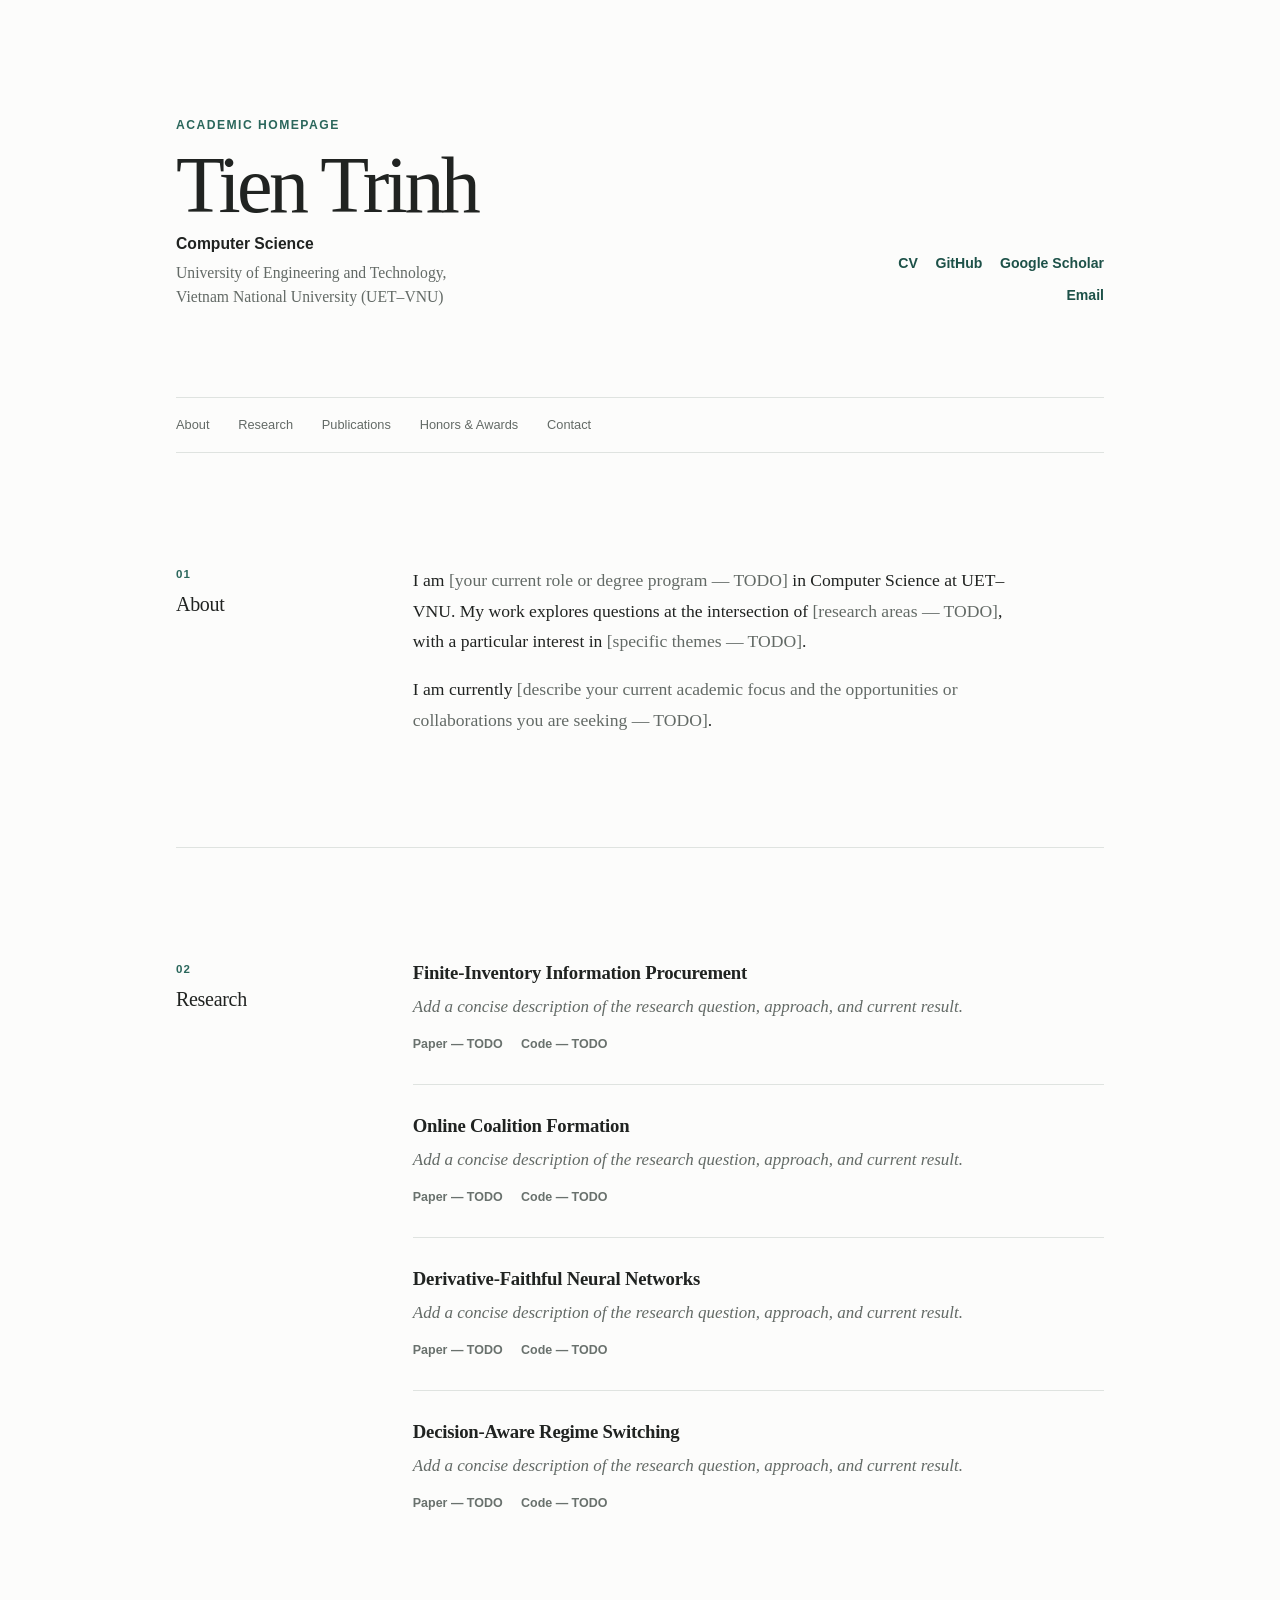
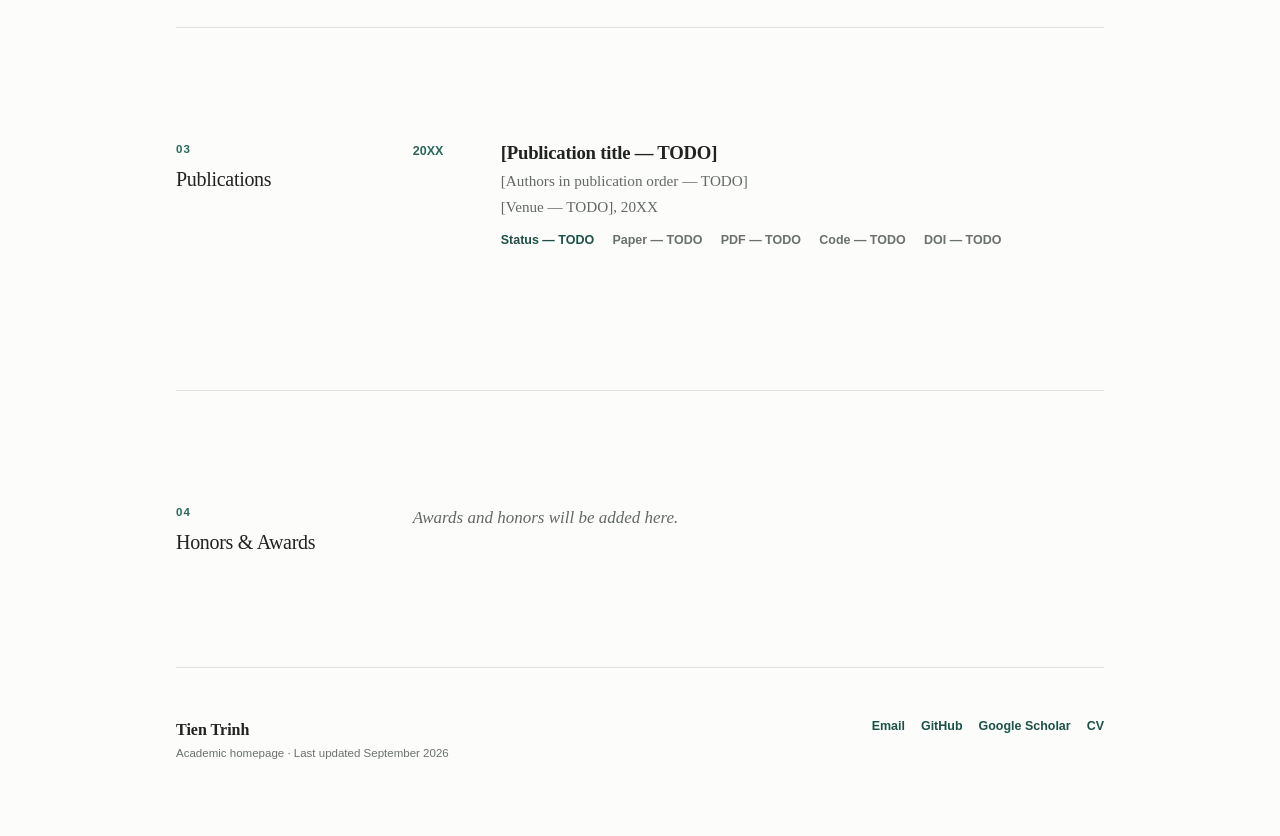
==== index.html @ 9ca46fbe "Create academic homepage" ====
<!doctype html>
<html lang="en">
  <head>
    <meta charset="utf-8">
    <meta name="viewport" content="width=device-width, initial-scale=1">

    <title>Tien Trinh — Computer Science at UET–VNU</title>
    <meta
      name="description"
      content="Academic homepage of Tien Trinh at UET–VNU, with research interests, publications, honors, and a curriculum vitae."
    >
    <meta name="author" content="Tien Trinh">
    <meta name="theme-color" content="#ffffff">

    <link rel="canonical" href="https://sieuanhta.github.io/">
    <link rel="icon" href="/assets/favicon.svg" type="image/svg+xml">
    <link rel="stylesheet" href="/styles.css">

    <meta property="og:type" content="website">
    <meta property="og:site_name" content="Tien Trinh">
    <meta property="og:title" content="Tien Trinh — Academic Homepage">
    <meta
      property="og:description"
      content="Research, publications, honors, and curriculum vitae of Tien Trinh."
    >
    <meta property="og:url" content="https://sieuanhta.github.io/">
  </head>
  <body>
    <a class="skip-link" href="#main-content">Skip to main content</a>

    <header class="site-header">
      <div class="container header-layout">
        <div class="identity">
          <p class="eyebrow">Academic homepage</p>
          <h1>Tien Trinh</h1>
          <p class="role">Computer Science</p>
          <p class="affiliation">
            University of Engineering and Technology,<br>
            Vietnam National University (UET–VNU)
          </p>
        </div>

        <nav class="profile-links" aria-label="Profile links">
          <a href="/cv.pdf">CV</a>
          <a href="https://github.com/sieuanhta">GitHub</a>
          <!-- TODO: Replace YOUR_PROFILE_ID with your Google Scholar profile ID. -->
          <a href="https://scholar.google.com/citations?user=YOUR_PROFILE_ID">Google Scholar</a>
          <!-- TODO: Replace the placeholder email address throughout this file. -->
          <a href="mailto:YOUR_EMAIL@example.com">Email</a>
        </nav>
      </div>

      <nav class="section-nav container" aria-label="Page sections">
        <a href="#about">About</a>
        <a href="#research">Research</a>
        <a href="#publications">Publications</a>
        <a href="#honors">Honors &amp; Awards</a>
        <a href="#contact">Contact</a>
      </nav>
    </header>

    <main id="main-content" class="container">
      <section id="about" class="section" aria-labelledby="about-heading">
        <div class="section-heading">
          <p class="section-number" aria-hidden="true">01</p>
          <h2 id="about-heading">About</h2>
        </div>
        <div class="section-content prose">
          <!-- TODO: Replace this placeholder with a short academic biography. -->
          <p>
            I am <span class="todo-text">[your current role or degree program — TODO]</span>
            in Computer Science at UET–VNU. My work explores
            questions at the intersection of <span class="todo-text">[research areas — TODO]</span>,
            with a particular interest in <span class="todo-text">[specific themes — TODO]</span>.
          </p>
          <!-- TODO: Add current goals, previous education, or advisor only if accurate. -->
          <p>
            I am currently <span class="todo-text">[describe your current academic focus and
            the opportunities or collaborations you are seeking — TODO]</span>.
          </p>
        </div>
      </section>

      <section id="research" class="section" aria-labelledby="research-heading">
        <div class="section-heading">
          <p class="section-number" aria-hidden="true">02</p>
          <h2 id="research-heading">Research</h2>
        </div>
        <div class="section-content research-list">
          <!--
            To add a project, copy one <article class="research-item"> block.
            Replace the TODO description and link placeholders with verified details.
          -->
          <article class="research-item">
            <h3>Finite-Inventory Information Procurement</h3>
            <!-- TODO: Add a 1–3 sentence project description. -->
            <p class="placeholder-copy">
              Add a concise description of the research question, approach, and current result.
            </p>
            <p class="item-links" aria-label="Project links">
              <!-- TODO: Replace these spans with links when URLs are available. -->
              <span>Paper — TODO</span>
              <span>Code — TODO</span>
            </p>
          </article>

          <article class="research-item">
            <h3>Online Coalition Formation</h3>
            <!-- TODO: Add a 1–3 sentence project description. -->
            <p class="placeholder-copy">
              Add a concise description of the research question, approach, and current result.
            </p>
            <p class="item-links" aria-label="Project links">
              <!-- TODO: Replace these spans with links when URLs are available. -->
              <span>Paper — TODO</span>
              <span>Code — TODO</span>
            </p>
          </article>

          <article class="research-item">
            <h3>Derivative-Faithful Neural Networks</h3>
            <!-- TODO: Add a 1–3 sentence project description. -->
            <p class="placeholder-copy">
              Add a concise description of the research question, approach, and current result.
            </p>
            <p class="item-links" aria-label="Project links">
              <!-- TODO: Replace these spans with links when URLs are available. -->
              <span>Paper — TODO</span>
              <span>Code — TODO</span>
            </p>
          </article>

          <article class="research-item">
            <h3>Decision-Aware Regime Switching</h3>
            <!-- TODO: Add a 1–3 sentence project description. -->
            <p class="placeholder-copy">
              Add a concise description of the research question, approach, and current result.
            </p>
            <p class="item-links" aria-label="Project links">
              <!-- TODO: Replace these spans with links when URLs are available. -->
              <span>Paper — TODO</span>
              <span>Code — TODO</span>
            </p>
          </article>
        </div>
      </section>

      <section id="publications" class="section" aria-labelledby="publications-heading">
        <div class="section-heading">
          <p class="section-number" aria-hidden="true">03</p>
          <h2 id="publications-heading">Publications</h2>
        </div>
        <div class="section-content publication-list">
          <!-- TODO: Replace 20XX and the placeholder below with verified publications. -->
          <section class="publication-year" aria-labelledby="year-placeholder">
            <h3 id="year-placeholder">20XX</h3>
            <article class="publication">
              <p class="publication-title">[Publication title — TODO]</p>
              <p class="publication-authors">[Authors in publication order — TODO]</p>
              <p class="publication-venue">[Venue — TODO], 20XX</p>
              <p class="publication-meta">
                <!-- Status options: Published, Accepted, Under Review, or Preprint. -->
                <span class="status">Status — TODO</span>
                <!--
                  TODO: Add links as applicable. Example:
                  <a href="PAPER_URL">Paper</a>
                  <a href="PDF_URL">PDF</a>
                  <a href="CODE_URL">Code</a>
                  <a href="DOI_URL">DOI</a>
                -->
                <span>Paper — TODO</span>
                <span>PDF — TODO</span>
                <span>Code — TODO</span>
                <span>DOI — TODO</span>
              </p>
            </article>
          </section>
        </div>
      </section>

      <section id="honors" class="section" aria-labelledby="honors-heading">
        <div class="section-heading">
          <p class="section-number" aria-hidden="true">04</p>
          <h2 id="honors-heading">Honors &amp; Awards</h2>
        </div>
        <div class="section-content">
          <!-- TODO: Add only verified honors in the format: Award — Organization/Event — Year. -->
          <!--
            Example structure:
            <ul class="award-list">
              <li><span class="award-name">AWARD</span> — ORGANIZATION/EVENT — YEAR</li>
            </ul>
          -->
          <p class="empty-state">Awards and honors will be added here.</p>
        </div>
      </section>
    </main>

    <footer id="contact" class="site-footer">
      <div class="container footer-layout">
        <div>
          <p class="footer-name">Tien Trinh</p>
          <p class="footer-note">Academic homepage · Last updated September 2026</p>
        </div>
        <nav class="footer-links" aria-label="Contact links">
          <!-- TODO: Replace the email and Google Scholar placeholders. -->
          <a href="mailto:YOUR_EMAIL@example.com">Email</a>
          <a href="https://github.com/sieuanhta">GitHub</a>
          <a href="https://scholar.google.com/citations?user=YOUR_PROFILE_ID">Google Scholar</a>
          <a href="/cv.pdf">CV</a>
        </nav>
      </div>
    </footer>
  </body>
</html>
---- styles.css ----
:root {
  --background: #fcfcfb;
  --surface: #ffffff;
  --text: #202321;
  --muted: #636a66;
  --subtle: #69716d;
  --accent: #2b675c;
  --accent-dark: #1d5148;
  --border: #dfe3e0;
  --serif: Georgia, "Times New Roman", Times, serif;
  --sans: Inter, ui-sans-serif, -apple-system, BlinkMacSystemFont, "Segoe UI", sans-serif;
  --content-width: 58rem;
}

*,
*::before,
*::after {
  box-sizing: border-box;
}

html {
  scroll-behavior: smooth;
}

body {
  margin: 0;
  background: var(--background);
  color: var(--text);
  font-family: var(--serif);
  font-size: 1.0625rem;
  line-height: 1.72;
  text-rendering: optimizeLegibility;
}

a {
  color: var(--accent-dark);
  text-decoration-color: #7fa69e;
  text-decoration-thickness: 0.08em;
  text-underline-offset: 0.18em;
}

a:hover {
  color: var(--accent);
  text-decoration-color: currentColor;
}

a:focus-visible {
  border-radius: 0.15rem;
  outline: 3px solid rgba(43, 103, 92, 0.35);
  outline-offset: 4px;
}

.container {
  width: min(calc(100% - 3rem), var(--content-width));
  margin-inline: auto;
}

.skip-link {
  position: fixed;
  z-index: 10;
  top: 0.75rem;
  left: 0.75rem;
  padding: 0.55rem 0.85rem;
  transform: translateY(-200%);
  background: var(--text);
  color: #ffffff;
  font-family: var(--sans);
  font-size: 0.85rem;
}

.skip-link:focus {
  transform: translateY(0);
}

.site-header {
  padding-top: clamp(3.5rem, 9vw, 7.5rem);
}

.header-layout {
  display: grid;
  grid-template-columns: minmax(0, 1fr) auto;
  gap: 3rem;
  align-items: end;
}

.eyebrow,
.section-number,
.role,
.profile-links,
.section-nav,
.item-links,
.publication-meta,
.footer-links,
.footer-note {
  font-family: var(--sans);
}

.eyebrow {
  margin: 0 0 0.6rem;
  color: var(--accent);
  font-size: 0.76rem;
  font-weight: 700;
  letter-spacing: 0.12em;
  text-transform: uppercase;
}

h1,
h2,
h3,
p {
  margin-top: 0;
}

h1 {
  max-width: 14ch;
  margin-bottom: 0.45rem;
  font-size: clamp(2.8rem, 7vw, 5rem);
  font-weight: 500;
  letter-spacing: -0.045em;
  line-height: 0.98;
}

.role {
  margin-bottom: 0.15rem;
  color: var(--text);
  font-size: 0.98rem;
  font-weight: 650;
}

.affiliation {
  margin-bottom: 0;
  color: var(--muted);
  font-size: 0.98rem;
  line-height: 1.55;
}

.profile-links {
  display: flex;
  max-width: 13rem;
  flex-wrap: wrap;
  justify-content: flex-end;
  gap: 0.45rem 1.1rem;
  padding-bottom: 0.15rem;
  font-size: 0.88rem;
  font-weight: 600;
}

.profile-links a,
.section-nav a,
.footer-links a {
  text-decoration: none;
}

.section-nav {
  display: flex;
  gap: 0.9rem 1.8rem;
  margin-top: clamp(3rem, 7vw, 5.5rem);
  padding-block: 1rem;
  overflow-x: auto;
  border-block: 1px solid var(--border);
  font-size: 0.8rem;
  white-space: nowrap;
}

.section-nav a {
  color: var(--muted);
}

.section-nav a:hover {
  color: var(--accent-dark);
}

.section {
  display: grid;
  grid-template-columns: 10rem minmax(0, 1fr);
  gap: clamp(2rem, 6vw, 5rem);
  padding-block: clamp(4.5rem, 9vw, 7rem);
  border-bottom: 1px solid var(--border);
  scroll-margin-top: 1rem;
}

.section-heading {
  align-self: start;
}

.section-number {
  margin-bottom: 0.45rem;
  color: var(--accent);
  font-size: 0.72rem;
  font-weight: 700;
  letter-spacing: 0.1em;
}

h2 {
  margin-bottom: 0;
  font-size: 1.25rem;
  font-weight: 500;
  letter-spacing: -0.015em;
  line-height: 1.25;
}

.section-content > :last-child,
.prose > :last-child,
.research-item > :last-child,
.publication > :last-child {
  margin-bottom: 0;
}

.prose {
  max-width: 39rem;
  font-size: 1.1rem;
}

.prose p {
  margin-bottom: 1.15rem;
}

.todo-text,
.placeholder-copy,
.empty-state {
  color: var(--muted);
}

.research-list {
  display: grid;
  gap: 0;
}

.research-item {
  padding-block: 1.75rem;
  border-top: 1px solid var(--border);
}

.research-item:first-child {
  padding-top: 0;
  border-top: 0;
}

.research-item:last-child {
  padding-bottom: 0;
}

.research-item h3,
.publication-title {
  margin-bottom: 0.45rem;
  font-size: 1.17rem;
  font-weight: 600;
  letter-spacing: -0.012em;
  line-height: 1.35;
}

.research-item > p:not(.item-links) {
  margin-bottom: 0.8rem;
}

.placeholder-copy {
  font-style: italic;
}

.item-links,
.publication-meta {
  display: flex;
  flex-wrap: wrap;
  gap: 0.4rem 1.15rem;
  color: var(--subtle);
  font-size: 0.78rem;
  font-weight: 600;
}

.publication-year {
  display: grid;
  grid-template-columns: 4rem minmax(0, 1fr);
  gap: 1.5rem;
}

.publication-year > h3 {
  margin: 0.1rem 0 0;
  color: var(--accent);
  font-family: var(--sans);
  font-size: 0.78rem;
  font-weight: 700;
}

.publication {
  padding-bottom: 1.6rem;
}

.publication-title {
  margin-bottom: 0.25rem;
}

.publication-authors,
.publication-venue {
  margin-bottom: 0.15rem;
  color: var(--muted);
  font-size: 0.95rem;
  line-height: 1.55;
}

.publication-meta {
  margin-top: 0.75rem;
}

.status {
  color: var(--accent-dark);
}

.empty-state {
  margin-bottom: 0;
  font-style: italic;
}

.award-list {
  margin: 0;
  padding: 0;
  list-style: none;
}

.award-list li + li {
  margin-top: 0.55rem;
}

.award-name {
  font-weight: 600;
}

.site-footer {
  padding-block: 3rem 4.5rem;
}

.footer-layout {
  display: flex;
  justify-content: space-between;
  gap: 2rem;
  align-items: start;
}

.footer-name {
  margin-bottom: 0.05rem;
  font-size: 1rem;
  font-weight: 600;
}

.footer-note {
  margin-bottom: 0;
  color: var(--subtle);
  font-size: 0.72rem;
}

.footer-links {
  display: flex;
  flex-wrap: wrap;
  justify-content: flex-end;
  gap: 0.45rem 1rem;
  font-size: 0.78rem;
  font-weight: 600;
}

@media (max-width: 42rem) {
  body {
    font-size: 1rem;
  }

  .container {
    width: min(calc(100% - 2rem), var(--content-width));
  }

  .header-layout {
    grid-template-columns: 1fr;
    gap: 2rem;
  }

  .profile-links {
    max-width: none;
    justify-content: flex-start;
  }

  .section-nav {
    flex-wrap: wrap;
    margin-top: 2.75rem;
    white-space: normal;
  }

  .section {
    grid-template-columns: 1fr;
    gap: 2rem;
    padding-block: 4rem;
  }

  .section-heading {
    display: flex;
    gap: 0.8rem;
    align-items: baseline;
  }

  .section-number {
    margin-bottom: 0;
  }

  .footer-layout {
    flex-direction: column;
  }

  .footer-links {
    justify-content: flex-start;
  }
}

@media (max-width: 28rem) {
  h1 {
    font-size: 2.75rem;
  }

  .publication-year {
    grid-template-columns: 1fr;
    gap: 0.55rem;
  }
}

@media (prefers-reduced-motion: reduce) {
  html {
    scroll-behavior: auto;
  }
}

@media print {
  :root {
    --background: #ffffff;
  }

  body {
    font-size: 10.5pt;
  }

  .site-header {
    padding-top: 1cm;
  }

  .section-nav,
  .skip-link {
    display: none;
  }

  .section {
    break-inside: avoid;
    padding-block: 1cm;
  }

  a {
    color: inherit;
  }
}
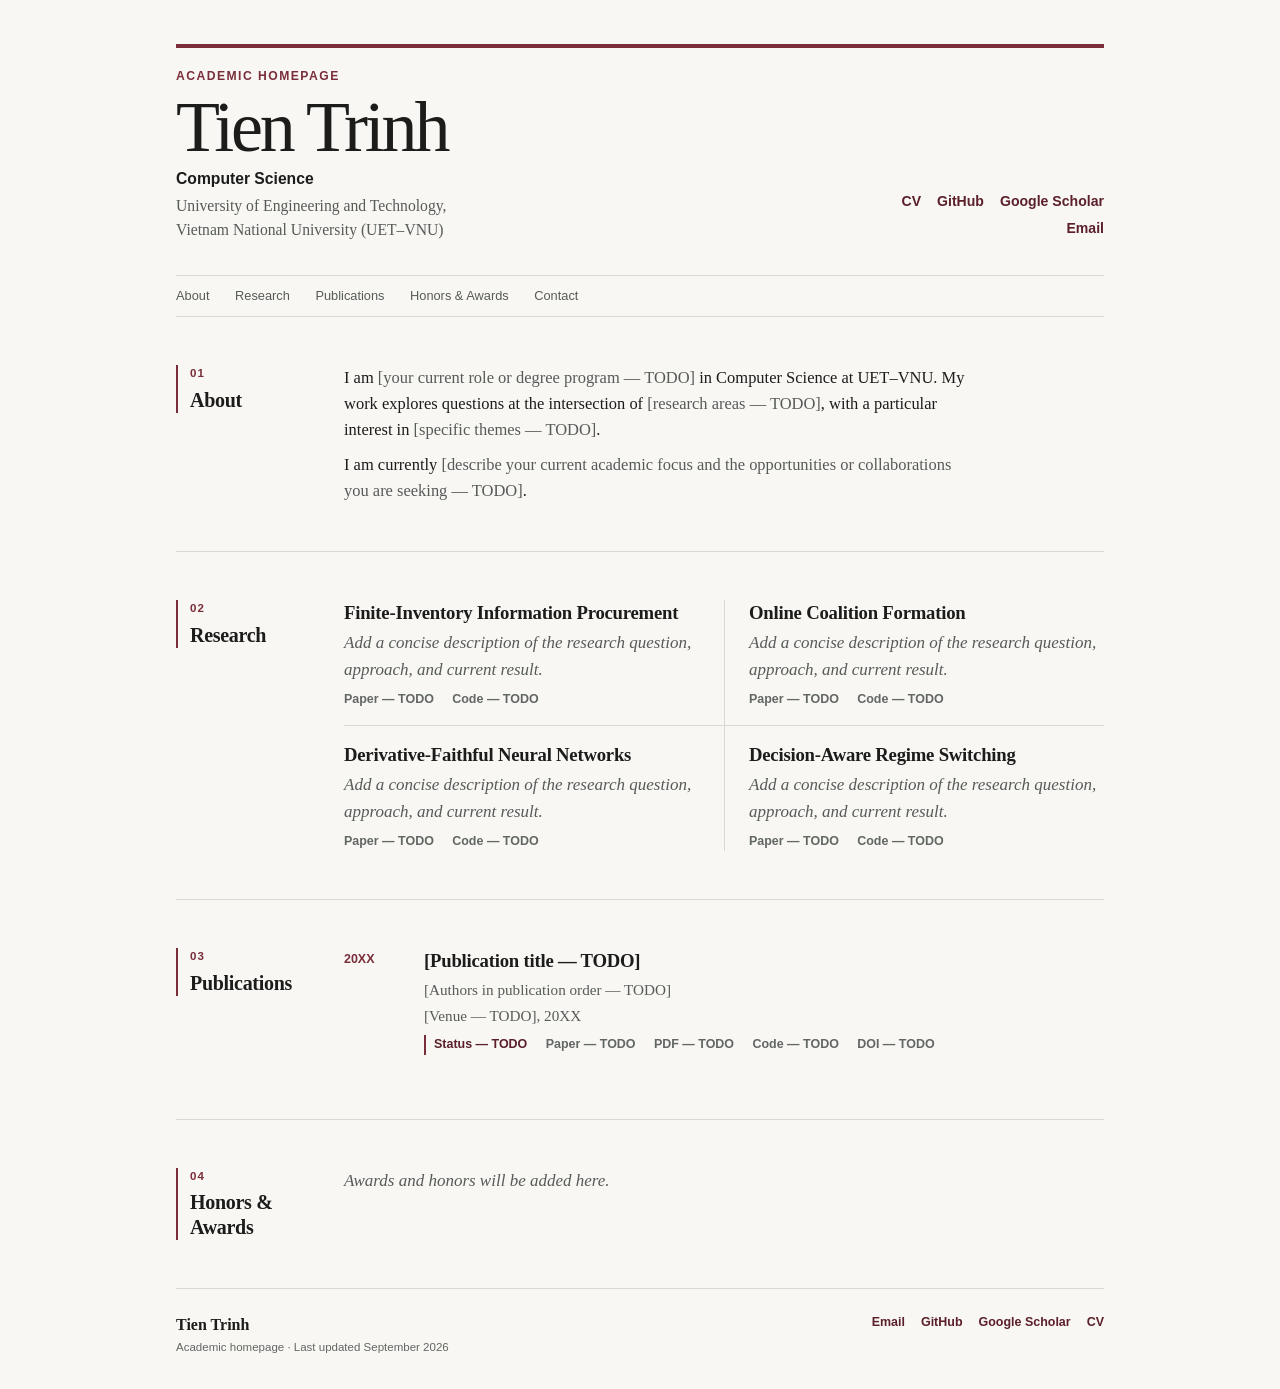
==== commit aeed9ba9: "Strengthen and tighten academic styling" ====
--- a/index.html
+++ b/index.html
@@ -10,7 +10,7 @@
       content="Academic homepage of Tien Trinh at UET–VNU, with research interests, publications, honors, and a curriculum vitae."
     >
     <meta name="author" content="Tien Trinh">
-    <meta name="theme-color" content="#ffffff">
+    <meta name="theme-color" content="#f8f7f4">
 
     <link rel="canonical" href="https://sieuanhta.github.io/">
     <link rel="icon" href="/assets/favicon.svg" type="image/svg+xml">
--- a/styles.css
+++ b/styles.css
@@ -1,12 +1,12 @@
 :root {
-  --background: #fcfcfb;
+  --background: #f8f7f4;
   --surface: #ffffff;
-  --text: #202321;
-  --muted: #636a66;
-  --subtle: #69716d;
-  --accent: #2b675c;
-  --accent-dark: #1d5148;
-  --border: #dfe3e0;
+  --text: #1c1d1b;
+  --muted: #575b58;
+  --subtle: #626763;
+  --accent: #7a2e3a;
+  --accent-dark: #5b2029;
+  --border: #d9d8d3;
   --serif: Georgia, "Times New Roman", Times, serif;
   --sans: Inter, ui-sans-serif, -apple-system, BlinkMacSystemFont, "Segoe UI", sans-serif;
   --content-width: 58rem;
@@ -28,13 +28,13 @@
   color: var(--text);
   font-family: var(--serif);
   font-size: 1.0625rem;
-  line-height: 1.72;
+  line-height: 1.56;
   text-rendering: optimizeLegibility;
 }
 
 a {
   color: var(--accent-dark);
-  text-decoration-color: #7fa69e;
+  text-decoration-color: #b98f96;
   text-decoration-thickness: 0.08em;
   text-underline-offset: 0.18em;
 }
@@ -46,7 +46,7 @@
 
 a:focus-visible {
   border-radius: 0.15rem;
-  outline: 3px solid rgba(43, 103, 92, 0.35);
+  outline: 3px solid rgba(122, 46, 58, 0.32);
   outline-offset: 4px;
 }
 
@@ -73,14 +73,16 @@
 }
 
 .site-header {
-  padding-top: clamp(3.5rem, 9vw, 7.5rem);
+  padding-top: clamp(1.5rem, 4vw, 2.75rem);
 }
 
 .header-layout {
   display: grid;
   grid-template-columns: minmax(0, 1fr) auto;
-  gap: 3rem;
+  gap: 1.5rem;
   align-items: end;
+  padding-top: 1.2rem;
+  border-top: 0.25rem solid var(--accent);
 }
 
 .eyebrow,
@@ -96,7 +98,7 @@
 }
 
 .eyebrow {
-  margin: 0 0 0.6rem;
+  margin: 0 0 0.35rem;
   color: var(--accent);
   font-size: 0.76rem;
   font-weight: 700;
@@ -113,8 +115,8 @@
 
 h1 {
   max-width: 14ch;
-  margin-bottom: 0.45rem;
-  font-size: clamp(2.8rem, 7vw, 5rem);
+  margin-bottom: 0.3rem;
+  font-size: clamp(2.75rem, 6vw, 4.5rem);
   font-weight: 500;
   letter-spacing: -0.045em;
   line-height: 0.98;
@@ -139,7 +141,7 @@
   max-width: 13rem;
   flex-wrap: wrap;
   justify-content: flex-end;
-  gap: 0.45rem 1.1rem;
+  gap: 0.35rem 1rem;
   padding-bottom: 0.15rem;
   font-size: 0.88rem;
   font-weight: 600;
@@ -153,9 +155,9 @@
 
 .section-nav {
   display: flex;
-  gap: 0.9rem 1.8rem;
-  margin-top: clamp(3rem, 7vw, 5.5rem);
-  padding-block: 1rem;
+  gap: 0.75rem 1.6rem;
+  margin-top: clamp(1.35rem, 3vw, 2rem);
+  padding-block: 0.65rem;
   overflow-x: auto;
   border-block: 1px solid var(--border);
   font-size: 0.8rem;
@@ -172,19 +174,21 @@
 
 .section {
   display: grid;
-  grid-template-columns: 10rem minmax(0, 1fr);
-  gap: clamp(2rem, 6vw, 5rem);
-  padding-block: clamp(4.5rem, 9vw, 7rem);
+  grid-template-columns: 7.5rem minmax(0, 1fr);
+  gap: clamp(1.75rem, 4vw, 3rem);
+  padding-block: clamp(2.15rem, 4vw, 3rem);
   border-bottom: 1px solid var(--border);
   scroll-margin-top: 1rem;
 }
 
 .section-heading {
   align-self: start;
+  padding-left: 0.75rem;
+  border-left: 0.15rem solid var(--accent);
 }
 
 .section-number {
-  margin-bottom: 0.45rem;
+  margin-bottom: 0.3rem;
   color: var(--accent);
   font-size: 0.72rem;
   font-weight: 700;
@@ -194,7 +198,7 @@
 h2 {
   margin-bottom: 0;
   font-size: 1.25rem;
-  font-weight: 500;
+  font-weight: 600;
   letter-spacing: -0.015em;
   line-height: 1.25;
 }
@@ -208,11 +212,11 @@
 
 .prose {
   max-width: 39rem;
-  font-size: 1.1rem;
+  font-size: 1.03rem;
 }
 
 .prose p {
-  margin-bottom: 1.15rem;
+  margin-bottom: 0.6rem;
 }
 
 .todo-text,
@@ -223,26 +227,36 @@
 
 .research-list {
   display: grid;
+  grid-template-columns: repeat(2, minmax(0, 1fr));
   gap: 0;
 }
 
 .research-item {
-  padding-block: 1.75rem;
+  padding-block: 1rem;
   border-top: 1px solid var(--border);
 }
 
-.research-item:first-child {
+.research-item:nth-child(odd) {
+  padding-right: 1.5rem;
+}
+
+.research-item:nth-child(even) {
+  padding-left: 1.5rem;
+  border-left: 1px solid var(--border);
+}
+
+.research-item:nth-child(-n + 2) {
   padding-top: 0;
   border-top: 0;
 }
 
-.research-item:last-child {
+.research-item:nth-last-child(-n + 2) {
   padding-bottom: 0;
 }
 
 .research-item h3,
 .publication-title {
-  margin-bottom: 0.45rem;
+  margin-bottom: 0.3rem;
   font-size: 1.17rem;
   font-weight: 600;
   letter-spacing: -0.012em;
@@ -250,7 +264,7 @@
 }
 
 .research-item > p:not(.item-links) {
-  margin-bottom: 0.8rem;
+  margin-bottom: 0.4rem;
 }
 
 .placeholder-copy {
@@ -270,7 +284,7 @@
 .publication-year {
   display: grid;
   grid-template-columns: 4rem minmax(0, 1fr);
-  gap: 1.5rem;
+  gap: 1rem;
 }
 
 .publication-year > h3 {
@@ -282,7 +296,7 @@
 }
 
 .publication {
-  padding-bottom: 1.6rem;
+  padding-bottom: 1rem;
 }
 
 .publication-title {
@@ -298,11 +312,13 @@
 }
 
 .publication-meta {
-  margin-top: 0.75rem;
+  margin-top: 0.5rem;
 }
 
 .status {
   color: var(--accent-dark);
+  padding-left: 0.5rem;
+  border-left: 0.15rem solid var(--accent);
 }
 
 .empty-state {
@@ -325,7 +341,7 @@
 }
 
 .site-footer {
-  padding-block: 3rem 4.5rem;
+  padding-block: 1.5rem 2rem;
 }
 
 .footer-layout {
@@ -367,7 +383,7 @@
 
   .header-layout {
     grid-template-columns: 1fr;
-    gap: 2rem;
+    gap: 1.25rem;
   }
 
   .profile-links {
@@ -377,14 +393,14 @@
 
   .section-nav {
     flex-wrap: wrap;
-    margin-top: 2.75rem;
+    margin-top: 1.4rem;
     white-space: normal;
   }
 
   .section {
     grid-template-columns: 1fr;
-    gap: 2rem;
-    padding-block: 4rem;
+    gap: 0.9rem;
+    padding-block: 2rem;
   }
 
   .section-heading {
@@ -397,8 +413,25 @@
     margin-bottom: 0;
   }
 
+  .research-list {
+    grid-template-columns: 1fr;
+  }
+
+  .research-item:nth-child(odd),
+  .research-item:nth-child(even) {
+    padding-right: 0;
+    padding-left: 0;
+    border-left: 0;
+  }
+
+  .research-item:nth-child(2) {
+    padding-top: 1rem;
+    border-top: 1px solid var(--border);
+  }
+
   .footer-layout {
     flex-direction: column;
+    gap: 1.25rem;
   }
 
   .footer-links {
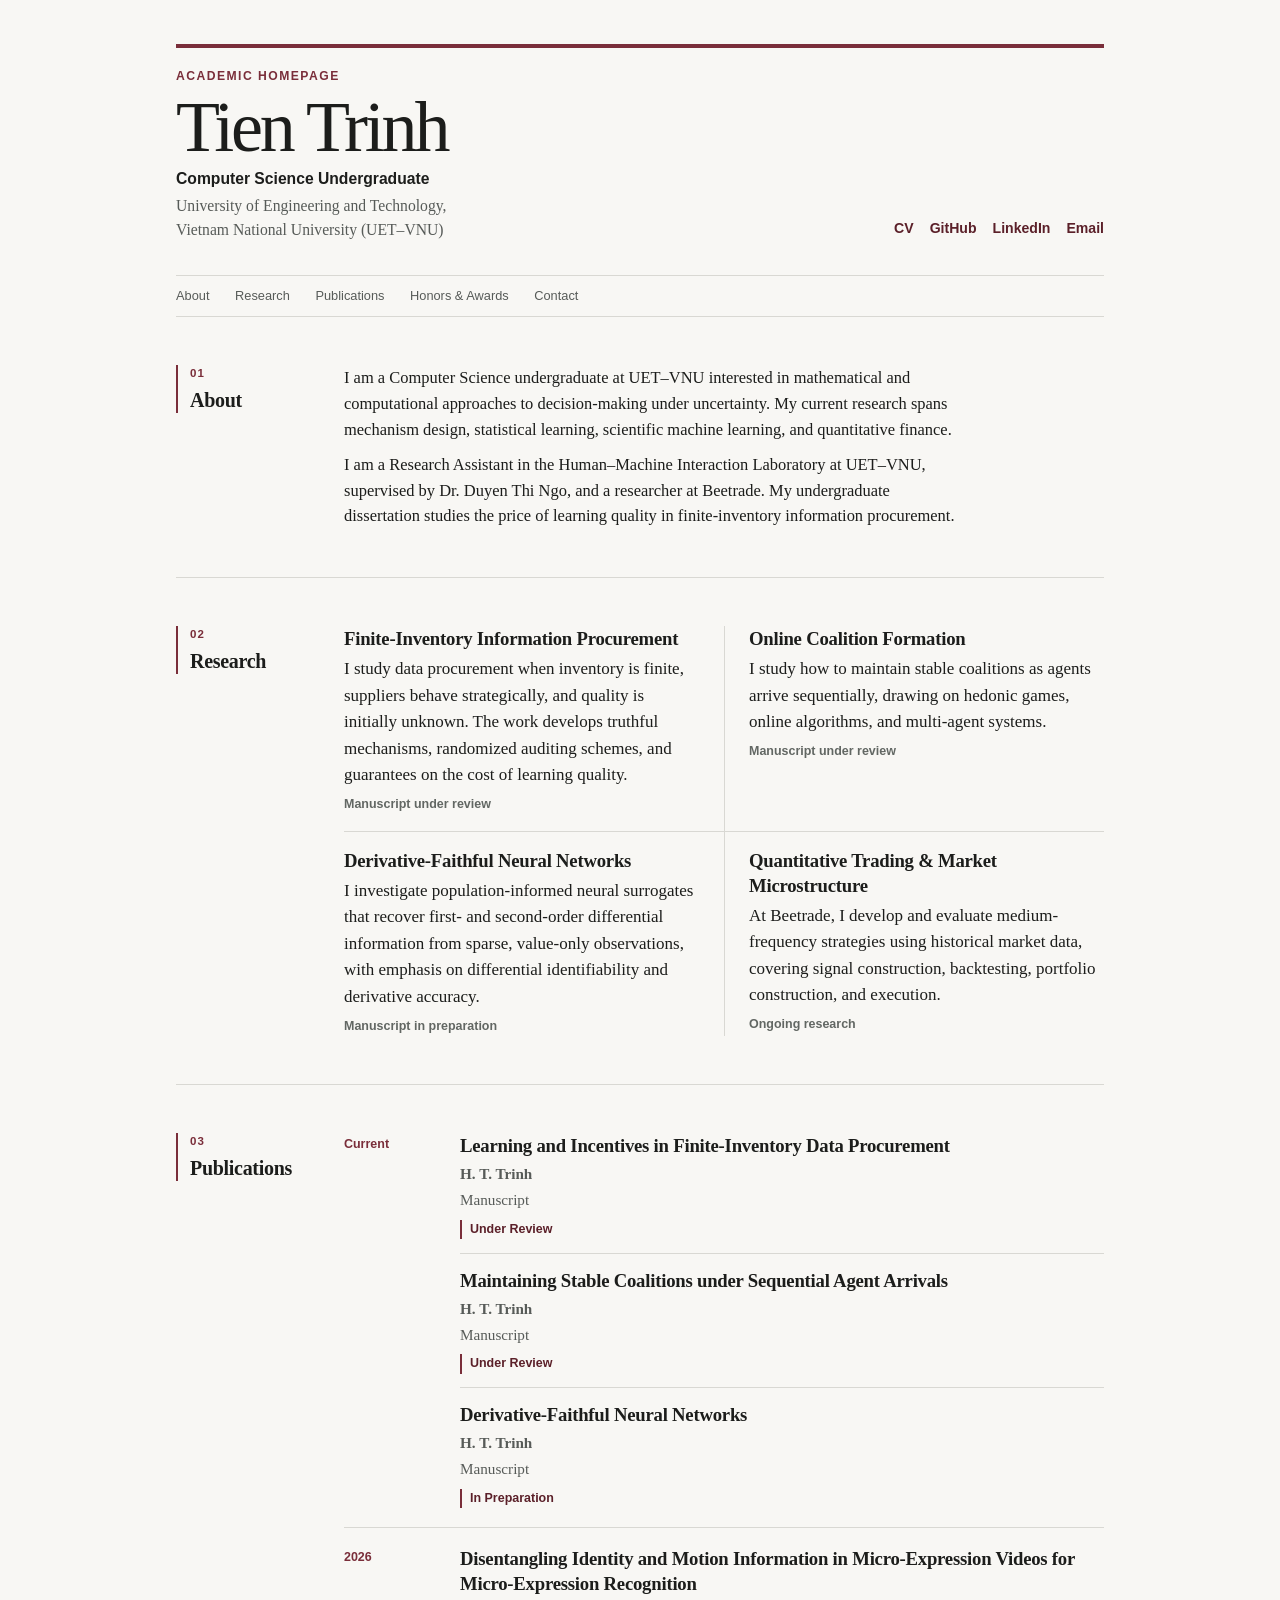
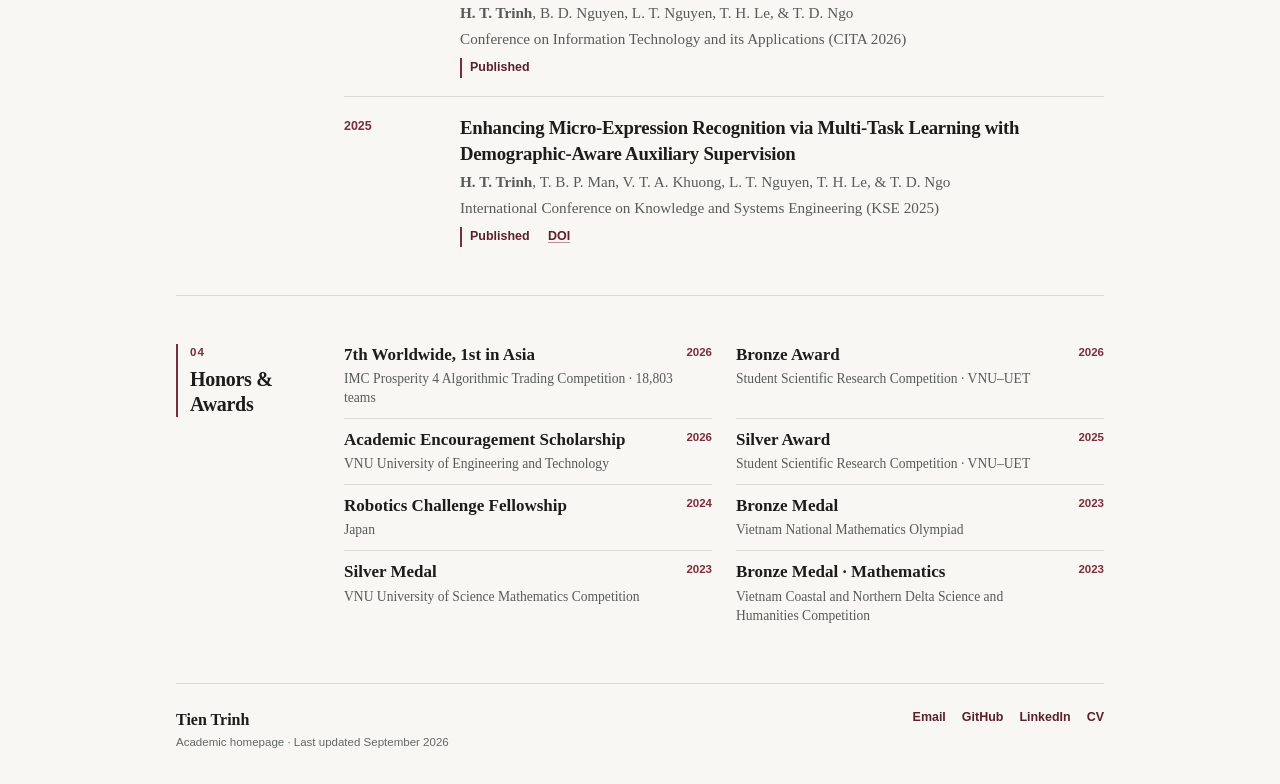
==== commit aec04731: "Update homepage from current CV" ====
--- a/index.html
+++ b/index.html
@@ -4,10 +4,10 @@
     <meta charset="utf-8">
     <meta name="viewport" content="width=device-width, initial-scale=1">
 
-    <title>Tien Trinh — Computer Science at UET–VNU</title>
+    <title>Tien Trinh — Computer Science Undergraduate at UET–VNU</title>
     <meta
       name="description"
-      content="Academic homepage of Tien Trinh at UET–VNU, with research interests, publications, honors, and a curriculum vitae."
+      content="Academic homepage of Tien Trinh, a Computer Science undergraduate at UET–VNU working across mechanism design, statistical learning, scientific machine learning, and quantitative finance."
     >
     <meta name="author" content="Tien Trinh">
     <meta name="theme-color" content="#f8f7f4">
@@ -21,7 +21,7 @@
     <meta property="og:title" content="Tien Trinh — Academic Homepage">
     <meta
       property="og:description"
-      content="Research, publications, honors, and curriculum vitae of Tien Trinh."
+      content="Research, publications, honors, and curriculum vitae of Tien Trinh, a Computer Science undergraduate at UET–VNU."
     >
     <meta property="og:url" content="https://sieuanhta.github.io/">
   </head>
@@ -33,7 +33,7 @@
         <div class="identity">
           <p class="eyebrow">Academic homepage</p>
           <h1>Tien Trinh</h1>
-          <p class="role">Computer Science</p>
+          <p class="role">Computer Science Undergraduate</p>
           <p class="affiliation">
             University of Engineering and Technology,<br>
             Vietnam National University (UET–VNU)
@@ -43,10 +43,9 @@
         <nav class="profile-links" aria-label="Profile links">
           <a href="/cv.pdf">CV</a>
           <a href="https://github.com/sieuanhta">GitHub</a>
-          <!-- TODO: Replace YOUR_PROFILE_ID with your Google Scholar profile ID. -->
-          <a href="https://scholar.google.com/citations?user=YOUR_PROFILE_ID">Google Scholar</a>
-          <!-- TODO: Replace the placeholder email address throughout this file. -->
-          <a href="mailto:YOUR_EMAIL@example.com">Email</a>
+          <a href="https://www.linkedin.com/in/tien-trinh">LinkedIn</a>
+          <a href="mailto:trinhhaitienemail@gmail.com">Email</a>
+          <!-- TODO: Add a Google Scholar link when a verified profile URL is available. -->
         </nav>
       </div>
 
@@ -66,17 +65,17 @@
           <h2 id="about-heading">About</h2>
         </div>
         <div class="section-content prose">
-          <!-- TODO: Replace this placeholder with a short academic biography. -->
           <p>
-            I am <span class="todo-text">[your current role or degree program — TODO]</span>
-            in Computer Science at UET–VNU. My work explores
-            questions at the intersection of <span class="todo-text">[research areas — TODO]</span>,
-            with a particular interest in <span class="todo-text">[specific themes — TODO]</span>.
+            I am a Computer Science undergraduate at UET–VNU interested in mathematical and
+            computational approaches to decision-making under uncertainty. My current research
+            spans mechanism design, statistical learning, scientific machine learning, and
+            quantitative finance.
           </p>
-          <!-- TODO: Add current goals, previous education, or advisor only if accurate. -->
           <p>
-            I am currently <span class="todo-text">[describe your current academic focus and
-            the opportunities or collaborations you are seeking — TODO]</span>.
+            I am a Research Assistant in the Human–Machine Interaction Laboratory at UET–VNU,
+            supervised by Dr. Duyen Thi Ngo, and a researcher at Beetrade. My undergraduate
+            dissertation studies the price of learning quality in finite-inventory information
+            procurement.
           </p>
         </div>
       </section>
@@ -87,59 +86,50 @@
           <h2 id="research-heading">Research</h2>
         </div>
         <div class="section-content research-list">
-          <!--
-            To add a project, copy one <article class="research-item"> block.
-            Replace the TODO description and link placeholders with verified details.
-          -->
           <article class="research-item">
             <h3>Finite-Inventory Information Procurement</h3>
-            <!-- TODO: Add a 1–3 sentence project description. -->
-            <p class="placeholder-copy">
-              Add a concise description of the research question, approach, and current result.
-            </p>
-            <p class="item-links" aria-label="Project links">
-              <!-- TODO: Replace these spans with links when URLs are available. -->
-              <span>Paper — TODO</span>
-              <span>Code — TODO</span>
+            <p>
+              I study data procurement when inventory is finite, suppliers behave strategically,
+              and quality is initially unknown. The work develops truthful mechanisms,
+              randomized auditing schemes, and guarantees on the cost of learning quality.
+            </p>
+            <p class="item-links" aria-label="Project links">
+              <span>Manuscript under review</span>
             </p>
           </article>
 
           <article class="research-item">
             <h3>Online Coalition Formation</h3>
-            <!-- TODO: Add a 1–3 sentence project description. -->
-            <p class="placeholder-copy">
-              Add a concise description of the research question, approach, and current result.
-            </p>
-            <p class="item-links" aria-label="Project links">
-              <!-- TODO: Replace these spans with links when URLs are available. -->
-              <span>Paper — TODO</span>
-              <span>Code — TODO</span>
+            <p>
+              I study how to maintain stable coalitions as agents arrive sequentially, drawing
+              on hedonic games, online algorithms, and multi-agent systems.
+            </p>
+            <p class="item-links" aria-label="Project links">
+              <span>Manuscript under review</span>
             </p>
           </article>
 
           <article class="research-item">
             <h3>Derivative-Faithful Neural Networks</h3>
-            <!-- TODO: Add a 1–3 sentence project description. -->
-            <p class="placeholder-copy">
-              Add a concise description of the research question, approach, and current result.
-            </p>
-            <p class="item-links" aria-label="Project links">
-              <!-- TODO: Replace these spans with links when URLs are available. -->
-              <span>Paper — TODO</span>
-              <span>Code — TODO</span>
-            </p>
-          </article>
-
-          <article class="research-item">
-            <h3>Decision-Aware Regime Switching</h3>
-            <!-- TODO: Add a 1–3 sentence project description. -->
-            <p class="placeholder-copy">
-              Add a concise description of the research question, approach, and current result.
-            </p>
-            <p class="item-links" aria-label="Project links">
-              <!-- TODO: Replace these spans with links when URLs are available. -->
-              <span>Paper — TODO</span>
-              <span>Code — TODO</span>
+            <p>
+              I investigate population-informed neural surrogates that recover first- and
+              second-order differential information from sparse, value-only observations, with
+              emphasis on differential identifiability and derivative accuracy.
+            </p>
+            <p class="item-links" aria-label="Project links">
+              <span>Manuscript in preparation</span>
+            </p>
+          </article>
+
+          <article class="research-item">
+            <h3>Quantitative Trading &amp; Market Microstructure</h3>
+            <p>
+              At Beetrade, I develop and evaluate medium-frequency strategies using historical
+              market data, covering signal construction, backtesting, portfolio construction,
+              and execution.
+            </p>
+            <p class="item-links" aria-label="Project links">
+              <span>Ongoing research</span>
             </p>
           </article>
         </div>
@@ -151,29 +141,79 @@
           <h2 id="publications-heading">Publications</h2>
         </div>
         <div class="section-content publication-list">
-          <!-- TODO: Replace 20XX and the placeholder below with verified publications. -->
-          <section class="publication-year" aria-labelledby="year-placeholder">
-            <h3 id="year-placeholder">20XX</h3>
-            <article class="publication">
-              <p class="publication-title">[Publication title — TODO]</p>
-              <p class="publication-authors">[Authors in publication order — TODO]</p>
-              <p class="publication-venue">[Venue — TODO], 20XX</p>
-              <p class="publication-meta">
-                <!-- Status options: Published, Accepted, Under Review, or Preprint. -->
-                <span class="status">Status — TODO</span>
-                <!--
-                  TODO: Add links as applicable. Example:
-                  <a href="PAPER_URL">Paper</a>
-                  <a href="PDF_URL">PDF</a>
-                  <a href="CODE_URL">Code</a>
-                  <a href="DOI_URL">DOI</a>
-                -->
-                <span>Paper — TODO</span>
-                <span>PDF — TODO</span>
-                <span>Code — TODO</span>
-                <span>DOI — TODO</span>
-              </p>
-            </article>
+          <section class="publication-year" aria-labelledby="current-publications">
+            <h3 id="current-publications">Current</h3>
+            <div class="publication-items">
+              <article class="publication">
+                <p class="publication-title">Learning and Incentives in Finite-Inventory Data Procurement</p>
+                <p class="publication-authors"><strong>H. T. Trinh</strong></p>
+                <p class="publication-venue">Manuscript</p>
+                <p class="publication-meta">
+                  <span class="status">Under Review</span>
+                </p>
+              </article>
+              <article class="publication">
+                <p class="publication-title">Maintaining Stable Coalitions under Sequential Agent Arrivals</p>
+                <p class="publication-authors"><strong>H. T. Trinh</strong></p>
+                <p class="publication-venue">Manuscript</p>
+                <p class="publication-meta">
+                  <span class="status">Under Review</span>
+                </p>
+              </article>
+              <article class="publication">
+                <p class="publication-title">Derivative-Faithful Neural Networks</p>
+                <p class="publication-authors"><strong>H. T. Trinh</strong></p>
+                <p class="publication-venue">Manuscript</p>
+                <p class="publication-meta">
+                  <span class="status">In Preparation</span>
+                </p>
+              </article>
+            </div>
+          </section>
+
+          <section class="publication-year" aria-labelledby="publications-2026">
+            <h3 id="publications-2026">2026</h3>
+            <div class="publication-items">
+              <article class="publication">
+                <p class="publication-title">
+                  Disentangling Identity and Motion Information in Micro-Expression Videos for
+                  Micro-Expression Recognition
+                </p>
+                <p class="publication-authors">
+                  <strong>H. T. Trinh</strong>, B. D. Nguyen, L. T. Nguyen, T. H. Le,
+                  &amp; T. D. Ngo
+                </p>
+                <p class="publication-venue">
+                  Conference on Information Technology and its Applications (CITA 2026)
+                </p>
+                <p class="publication-meta">
+                  <span class="status">Published</span>
+                </p>
+              </article>
+            </div>
+          </section>
+
+          <section class="publication-year" aria-labelledby="publications-2025">
+            <h3 id="publications-2025">2025</h3>
+            <div class="publication-items">
+              <article class="publication">
+                <p class="publication-title">
+                  Enhancing Micro-Expression Recognition via Multi-Task Learning with
+                  Demographic-Aware Auxiliary Supervision
+                </p>
+                <p class="publication-authors">
+                  <strong>H. T. Trinh</strong>, T. B. P. Man, V. T. A. Khuong, L. T. Nguyen,
+                  T. H. Le, &amp; T. D. Ngo
+                </p>
+                <p class="publication-venue">
+                  International Conference on Knowledge and Systems Engineering (KSE 2025)
+                </p>
+                <p class="publication-meta">
+                  <span class="status">Published</span>
+                  <a href="https://doi.org/10.1109/KSE68178.2025.11309416">DOI</a>
+                </p>
+              </article>
+            </div>
           </section>
         </div>
       </section>
@@ -184,14 +224,40 @@
           <h2 id="honors-heading">Honors &amp; Awards</h2>
         </div>
         <div class="section-content">
-          <!-- TODO: Add only verified honors in the format: Award — Organization/Event — Year. -->
-          <!--
-            Example structure:
-            <ul class="award-list">
-              <li><span class="award-name">AWARD</span> — ORGANIZATION/EVENT — YEAR</li>
-            </ul>
-          -->
-          <p class="empty-state">Awards and honors will be added here.</p>
+          <ul class="award-list">
+            <li>
+              <span><span class="award-name">7th Worldwide, 1st in Asia</span><span class="award-detail">IMC Prosperity 4 Algorithmic Trading Competition · 18,803 teams</span></span>
+              <time datetime="2026">2026</time>
+            </li>
+            <li>
+              <span><span class="award-name">Bronze Award</span><span class="award-detail">Student Scientific Research Competition · VNU–UET</span></span>
+              <time datetime="2026">2026</time>
+            </li>
+            <li>
+              <span><span class="award-name">Academic Encouragement Scholarship</span><span class="award-detail">VNU University of Engineering and Technology</span></span>
+              <time datetime="2026">2026</time>
+            </li>
+            <li>
+              <span><span class="award-name">Silver Award</span><span class="award-detail">Student Scientific Research Competition · VNU–UET</span></span>
+              <time datetime="2025">2025</time>
+            </li>
+            <li>
+              <span><span class="award-name">Robotics Challenge Fellowship</span><span class="award-detail">Japan</span></span>
+              <time datetime="2024">2024</time>
+            </li>
+            <li>
+              <span><span class="award-name">Bronze Medal</span><span class="award-detail">Vietnam National Mathematics Olympiad</span></span>
+              <time datetime="2023">2023</time>
+            </li>
+            <li>
+              <span><span class="award-name">Silver Medal</span><span class="award-detail">VNU University of Science Mathematics Competition</span></span>
+              <time datetime="2023">2023</time>
+            </li>
+            <li>
+              <span><span class="award-name">Bronze Medal · Mathematics</span><span class="award-detail">Vietnam Coastal and Northern Delta Science and Humanities Competition</span></span>
+              <time datetime="2023">2023</time>
+            </li>
+          </ul>
         </div>
       </section>
     </main>
@@ -203,10 +269,9 @@
           <p class="footer-note">Academic homepage · Last updated September 2026</p>
         </div>
         <nav class="footer-links" aria-label="Contact links">
-          <!-- TODO: Replace the email and Google Scholar placeholders. -->
-          <a href="mailto:YOUR_EMAIL@example.com">Email</a>
+          <a href="mailto:trinhhaitienemail@gmail.com">Email</a>
           <a href="https://github.com/sieuanhta">GitHub</a>
-          <a href="https://scholar.google.com/citations?user=YOUR_PROFILE_ID">Google Scholar</a>
+          <a href="https://www.linkedin.com/in/tien-trinh">LinkedIn</a>
           <a href="/cv.pdf">CV</a>
         </nav>
       </div>
--- a/styles.css
+++ b/styles.css
@@ -1,6 +1,5 @@
 :root {
   --background: #f8f7f4;
-  --surface: #ffffff;
   --text: #1c1d1b;
   --muted: #575b58;
   --subtle: #626763;
@@ -138,7 +137,7 @@
 
 .profile-links {
   display: flex;
-  max-width: 13rem;
+  max-width: 16rem;
   flex-wrap: wrap;
   justify-content: flex-end;
   gap: 0.35rem 1rem;
@@ -219,12 +218,6 @@
   margin-bottom: 0.6rem;
 }
 
-.todo-text,
-.placeholder-copy,
-.empty-state {
-  color: var(--muted);
-}
-
 .research-list {
   display: grid;
   grid-template-columns: repeat(2, minmax(0, 1fr));
@@ -265,10 +258,6 @@
 
 .research-item > p:not(.item-links) {
   margin-bottom: 0.4rem;
-}
-
-.placeholder-copy {
-  font-style: italic;
 }
 
 .item-links,
@@ -283,8 +272,14 @@
 
 .publication-year {
   display: grid;
-  grid-template-columns: 4rem minmax(0, 1fr);
+  grid-template-columns: 6.25rem minmax(0, 1fr);
   gap: 1rem;
+}
+
+.publication-year + .publication-year {
+  margin-top: 1.15rem;
+  padding-top: 1.15rem;
+  border-top: 1px solid var(--border);
 }
 
 .publication-year > h3 {
@@ -296,7 +291,13 @@
 }
 
 .publication {
-  padding-bottom: 1rem;
+  padding-bottom: 0;
+}
+
+.publication + .publication {
+  margin-top: 0.85rem;
+  padding-top: 0.85rem;
+  border-top: 1px solid var(--border);
 }
 
 .publication-title {
@@ -321,23 +322,48 @@
   border-left: 0.15rem solid var(--accent);
 }
 
-.empty-state {
-  margin-bottom: 0;
-  font-style: italic;
-}
-
 .award-list {
+  display: grid;
+  grid-template-columns: repeat(2, minmax(0, 1fr));
+  gap: 0 1.5rem;
   margin: 0;
   padding: 0;
   list-style: none;
 }
 
-.award-list li + li {
-  margin-top: 0.55rem;
+.award-list li {
+  display: grid;
+  grid-template-columns: minmax(0, 1fr) auto;
+  gap: 0.75rem;
+  align-items: start;
+  padding-block: 0.65rem;
+  border-top: 1px solid var(--border);
+}
+
+.award-list li:nth-child(-n + 2) {
+  padding-top: 0;
+  border-top: 0;
 }
 
 .award-name {
-  font-weight: 600;
+  display: block;
+  font-weight: 600;
+  line-height: 1.35;
+}
+
+.award-detail {
+  display: block;
+  margin-top: 0.15rem;
+  color: var(--muted);
+  font-size: 0.85rem;
+  line-height: 1.4;
+}
+
+.award-list time {
+  color: var(--accent);
+  font-family: var(--sans);
+  font-size: 0.72rem;
+  font-weight: 700;
 }
 
 .site-footer {
@@ -429,6 +455,15 @@
     border-top: 1px solid var(--border);
   }
 
+  .award-list {
+    grid-template-columns: 1fr;
+  }
+
+  .award-list li:nth-child(2) {
+    padding-top: 0.65rem;
+    border-top: 1px solid var(--border);
+  }
+
   .footer-layout {
     flex-direction: column;
     gap: 1.25rem;
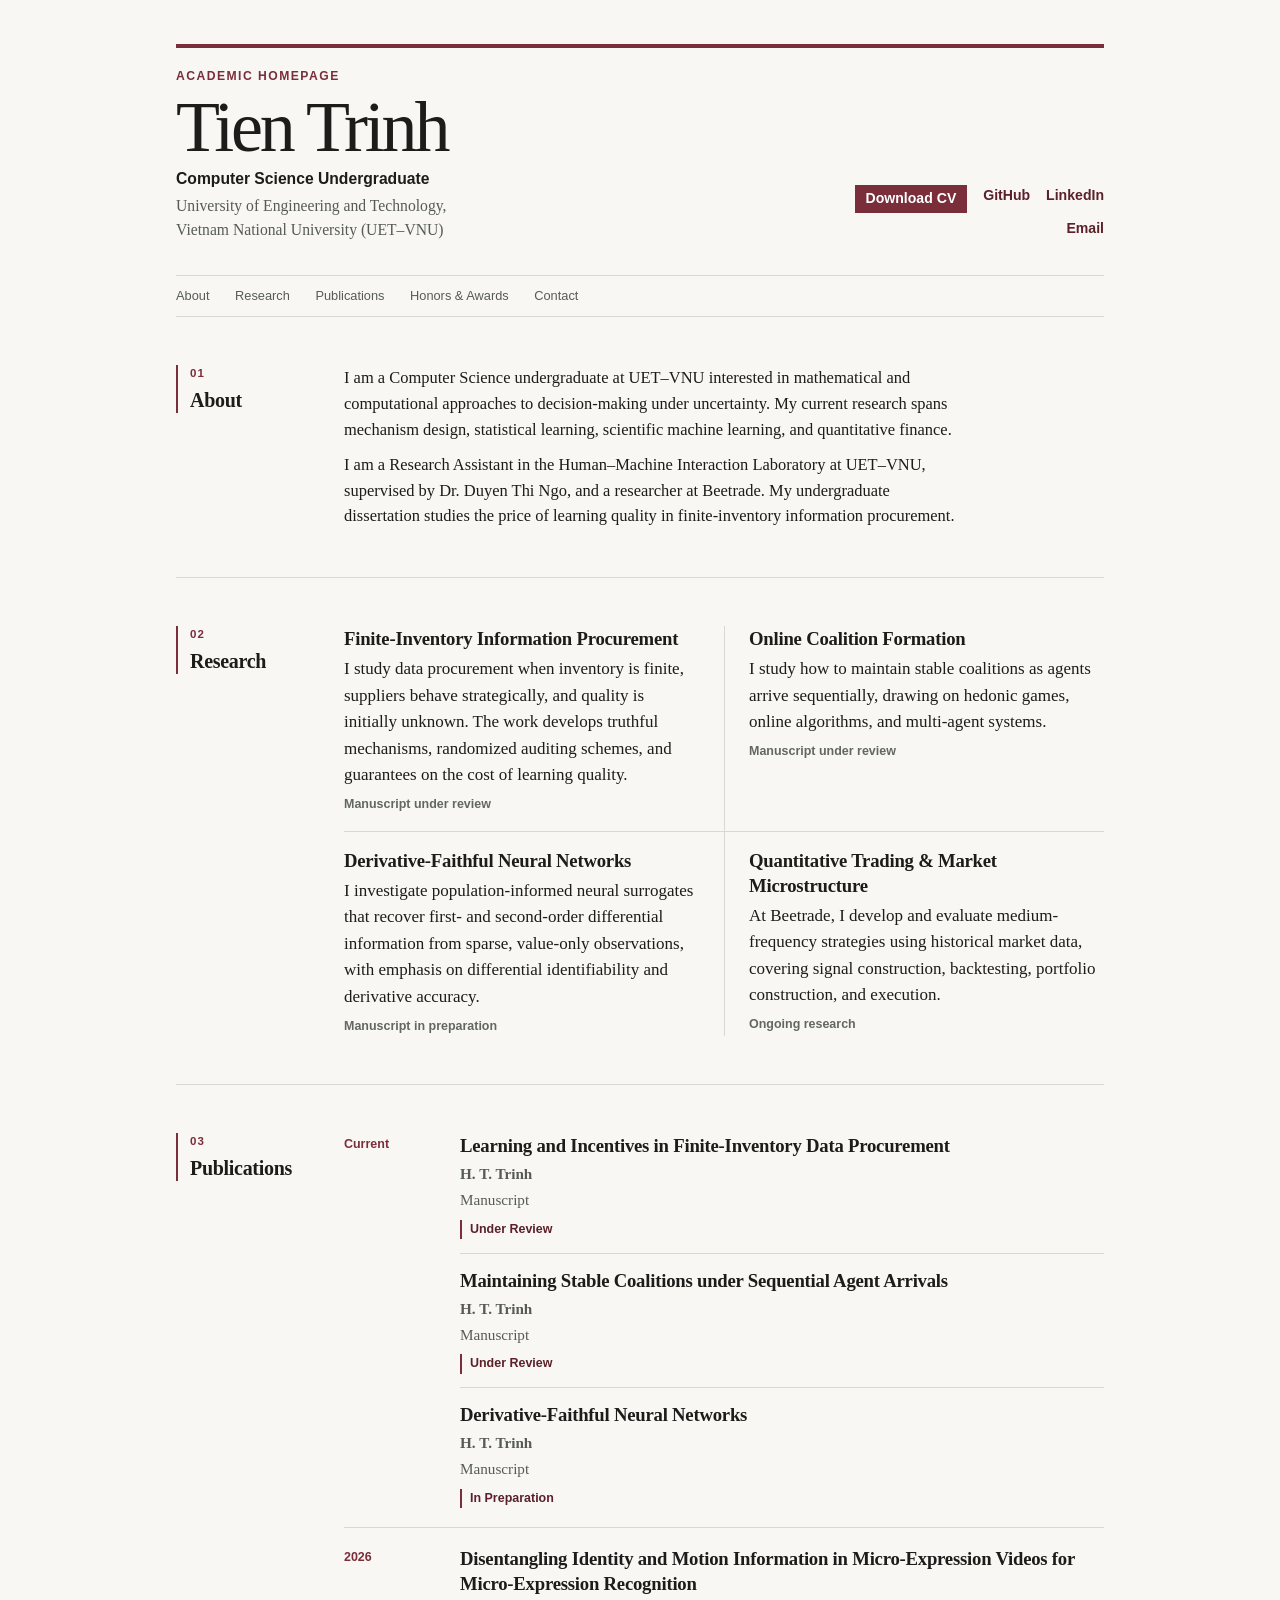
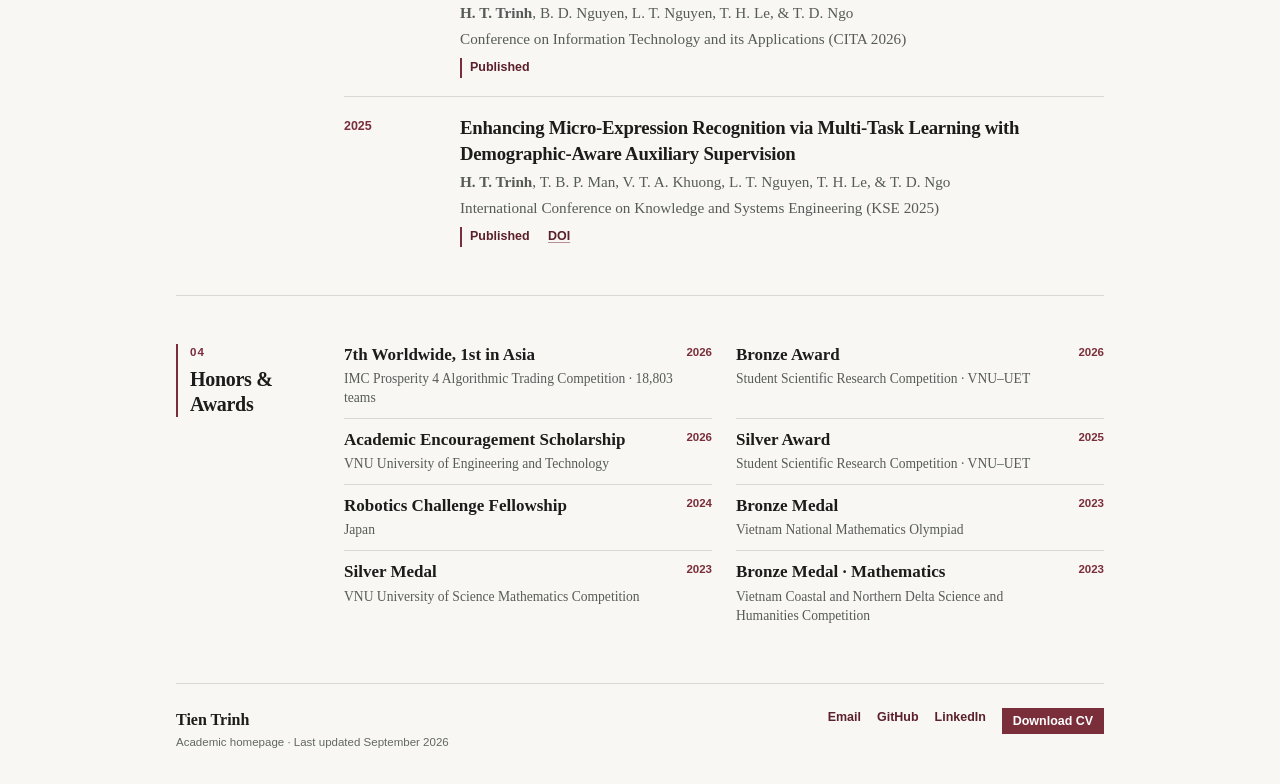
==== commit f727f3db: "Highlight CV download links" ====
--- a/index.html
+++ b/index.html
@@ -41,7 +41,7 @@
         </div>
 
         <nav class="profile-links" aria-label="Profile links">
-          <a href="/cv.pdf">CV</a>
+          <a class="cv-link" href="/cv.pdf" download>Download CV</a>
           <a href="https://github.com/sieuanhta">GitHub</a>
           <a href="https://www.linkedin.com/in/tien-trinh">LinkedIn</a>
           <a href="mailto:trinhhaitienemail@gmail.com">Email</a>
@@ -272,7 +272,7 @@
           <a href="mailto:trinhhaitienemail@gmail.com">Email</a>
           <a href="https://github.com/sieuanhta">GitHub</a>
           <a href="https://www.linkedin.com/in/tien-trinh">LinkedIn</a>
-          <a href="/cv.pdf">CV</a>
+          <a class="cv-link" href="/cv.pdf" download>Download CV</a>
         </nav>
       </div>
     </footer>
--- a/styles.css
+++ b/styles.css
@@ -152,6 +152,22 @@
   text-decoration: none;
 }
 
+.profile-links .cv-link,
+.footer-links .cv-link {
+  padding: 0.28rem 0.62rem;
+  border: 1px solid var(--accent);
+  background: var(--accent);
+  color: #ffffff;
+  line-height: 1.2;
+}
+
+.profile-links .cv-link:hover,
+.footer-links .cv-link:hover {
+  border-color: var(--accent-dark);
+  background: var(--accent-dark);
+  color: #ffffff;
+}
+
 .section-nav {
   display: flex;
   gap: 0.75rem 1.6rem;
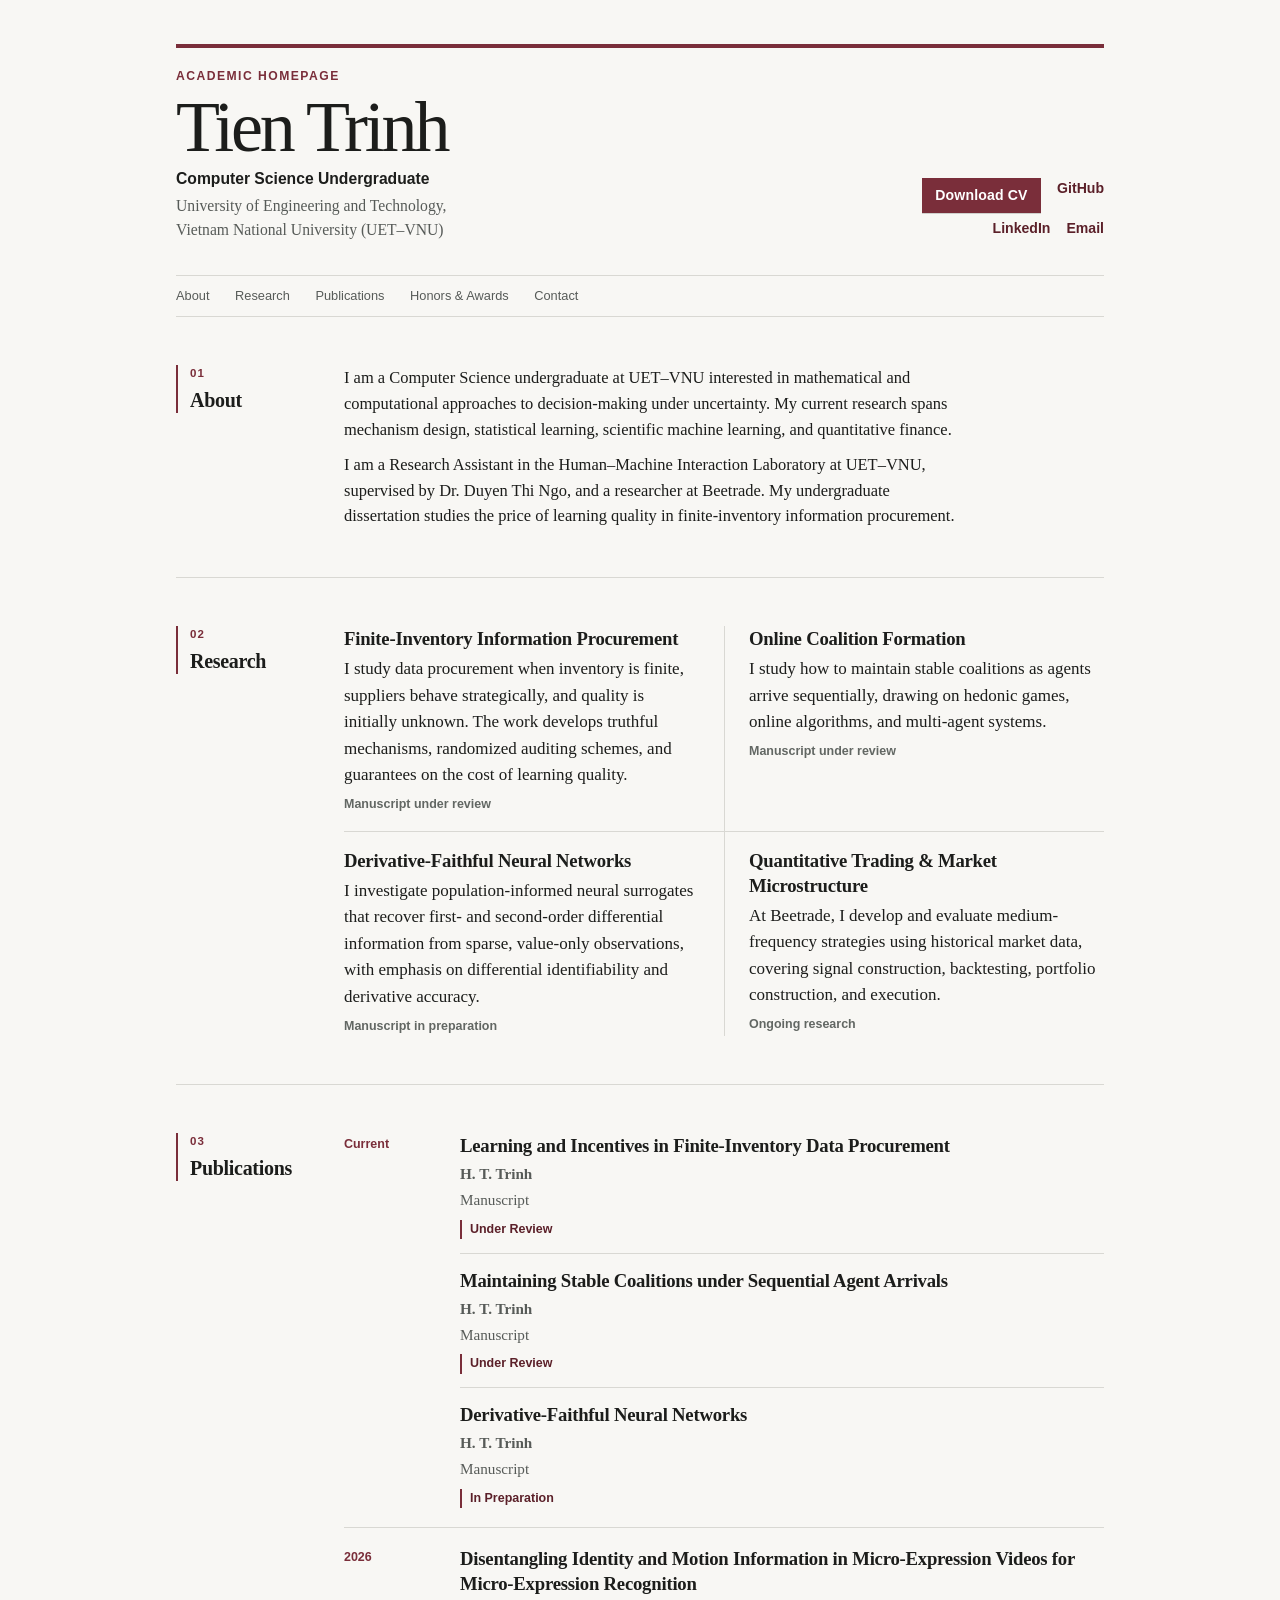
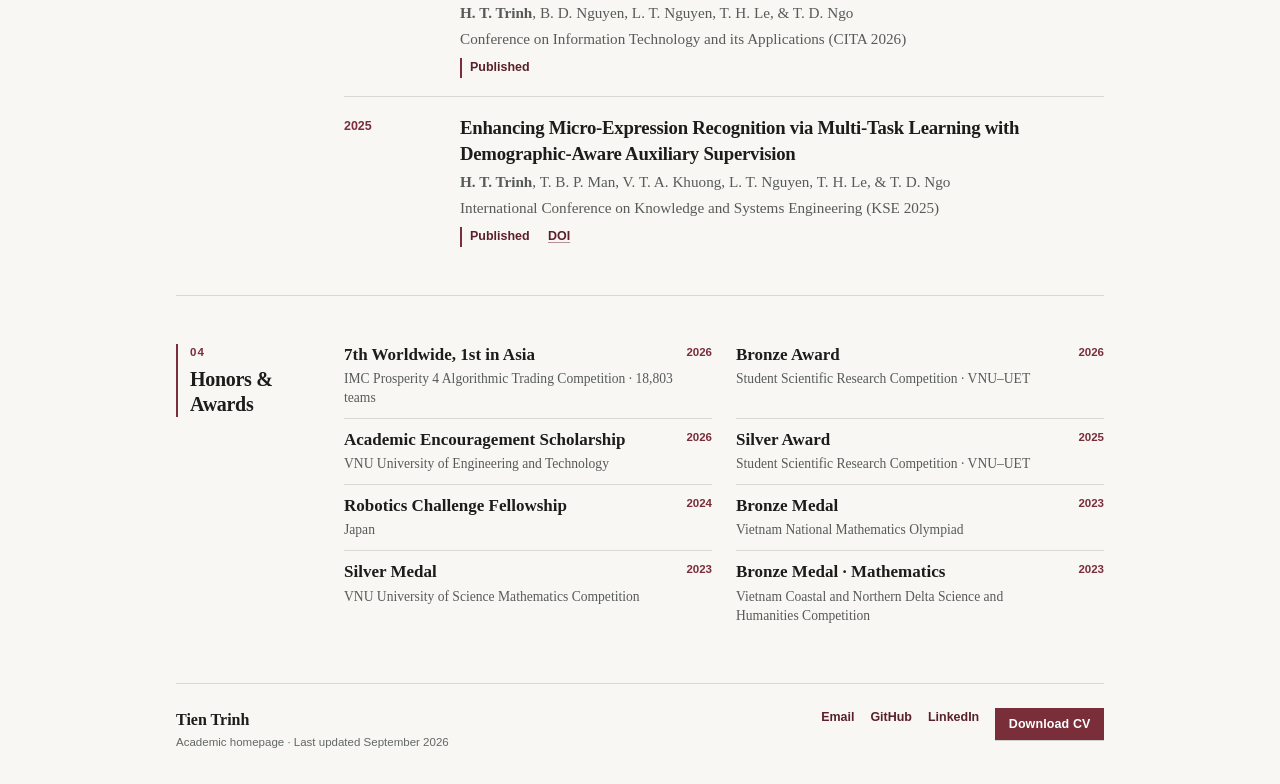
==== commit 90dd147b: "Bust stylesheet cache for CV button" ====
--- a/index.html
+++ b/index.html
@@ -14,7 +14,7 @@
 
     <link rel="canonical" href="https://sieuanhta.github.io/">
     <link rel="icon" href="/assets/favicon.svg" type="image/svg+xml">
-    <link rel="stylesheet" href="/styles.css">
+    <link rel="stylesheet" href="/styles.css?v=20260917-1">
 
     <meta property="og:type" content="website">
     <meta property="og:site_name" content="Tien Trinh">
--- a/styles.css
+++ b/styles.css
@@ -154,11 +154,16 @@
 
 .profile-links .cv-link,
 .footer-links .cv-link {
-  padding: 0.28rem 0.62rem;
-  border: 1px solid var(--accent);
+  display: inline-flex;
+  align-items: center;
+  padding: 0.42rem 0.72rem;
+  border: 2px solid var(--accent);
   background: var(--accent);
   color: #ffffff;
+  font-weight: 750;
+  letter-spacing: 0.01em;
   line-height: 1.2;
+  box-shadow: 0 1px 0 rgba(28, 29, 27, 0.18);
 }
 
 .profile-links .cv-link:hover,
